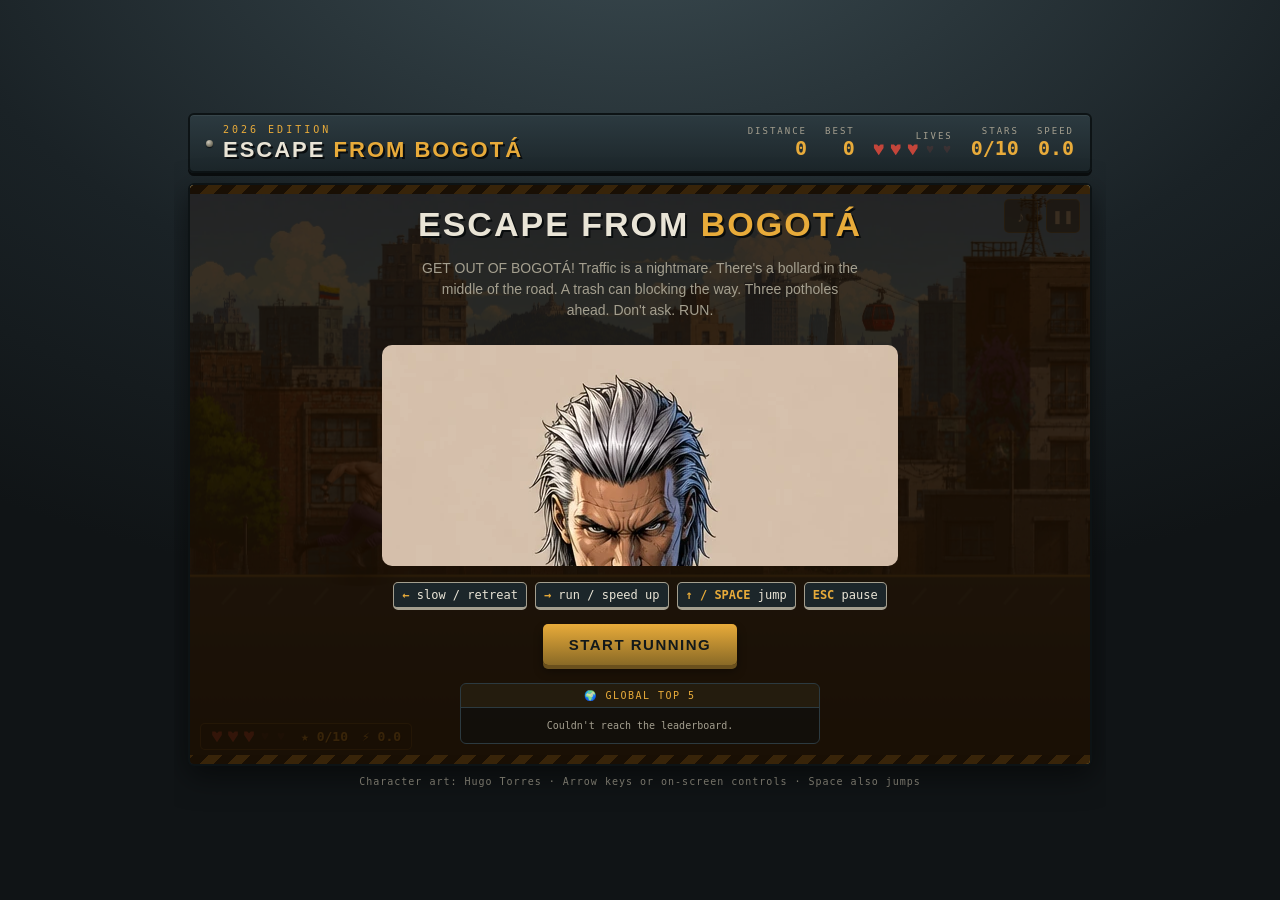
==== index.html @ 84b90e23 "feat(pwa): add an install button for Chromium browsers Adds the three pieces Chrome and Edge require" ====
<!doctype html>
<html lang="en">
  <head>
    <meta charset="UTF-8" />
    <meta
      name="viewport"
      content="width=device-width, initial-scale=1.0, maximum-scale=1, user-scalable=no"
    />
    <title>Escape from Bogotá — Endless Runner Game</title>
    <meta
      name="description"
      content="Escape from Bogotá: a fast, free browser runner. Dodge bollards and potholes, catch stars, and climb the global leaderboard. No install, play instantly."
    />
    <meta name="author" content="Hugo Torres" />
    <meta name="robots" content="index, follow" />
    <link rel="canonical" href="https://escape-bogota.vercel.app/" />

    <!-- Open Graph / Facebook, WhatsApp, etc. -->
    <meta property="og:type" content="website" />
    <meta property="og:url" content="https://escape-bogota.vercel.app/" />
    <meta property="og:title" content="Escape from Bogotá — Endless Runner Game" />
    <meta
      property="og:description"
      content="Dodge bollards and potholes, catch stars, and climb the global leaderboard. Free, instant, no install."
    />
    <meta property="og:image" content="https://escape-bogota.vercel.app/images/og-image.jpg" />
    <meta property="og:image:width" content="1200" />
    <meta property="og:image:height" content="630" />
    <meta property="og:locale" content="es_CO" />

    <!-- Twitter/X card -->
    <meta name="twitter:card" content="summary_large_image" />
    <meta name="twitter:title" content="Escape from Bogotá — Endless Runner Game" />
    <meta
      name="twitter:description"
      content="Dodge bollards and potholes, catch stars, and climb the global leaderboard."
    />
    <meta name="twitter:image" content="https://escape-bogota.vercel.app/images/og-image.jpg" />

    <meta name="theme-color" content="#e8ab3a" />

    <!-- Favicons -->
    <link rel="icon" href="favicon.ico" sizes="any" />
    <link rel="icon" type="image/png" sizes="32x32" href="images/favicon-32x32.png" />
    <link rel="icon" type="image/png" sizes="16x16" href="images/favicon-16x16.png" />
    <link rel="apple-touch-icon" sizes="180x180" href="images/apple-touch-icon.png" />

    <link rel="manifest" href="manifest.json" />
    <link rel="stylesheet" href="css/style.css" />
    <script type="application/ld+json">
      {
        "@context": "https://schema.org",
        "@type": "VideoGame",
        "name": "Escape from Bogotá",
        "url": "https://escape-bogota.vercel.app/",
        "image": "https://escape-bogota.vercel.app/images/og-image.jpg",
        "description": "A fast, free browser runner. Dodge bollards and potholes, catch stars, and climb the global leaderboard.",
        "genre": "Endless Runner",
        "gamePlatform": "Web Browser",
        "applicationCategory": "Game",
        "author": { "@type": "Person", "name": "Hugo Torres" },
        "offers": { "@type": "Offer", "price": "0", "priceCurrency": "USD" }
      }
    </script>
  </head>
  <body>
    <div id="wrap">
      <div id="plate">
        <div style="display: flex; align-items: center; gap: 10px">
          <div class="rivet"></div>
          <div id="titleblock">
            <div class="eyebrow">2026 edition</div>
            <h1>Escape <span>from Bogotá</span></h1>
          </div>
        </div>
        <div id="hud">
          <div class="hudstat">
            <label>Distance</label>
            <div class="val" id="scoreVal">0</div>
          </div>
          <div class="hudstat">
            <label>Best</label>
            <div class="val" id="bestVal">0</div>
          </div>
          <div class="hudstat">
            <label>Lives</label>
            <div id="lives"></div>
          </div>
          <div class="hudstat">
            <label>Stars</label>
            <div class="val" id="starsVal">0/10</div>
          </div>
          <div class="hudstat">
            <label>Speed</label>
            <div class="val" id="speedVal">0.0</div>
          </div>
        </div>
      </div>

      <div id="stage">
        <div
          id="errBanner"
          class="hidden"
          style="
            position: absolute;
            left: 0;
            right: 0;
            top: 0;
            background: #c4453a;
            color: #fff;
            font-family: monospace;
            font-size: 11px;
            line-height: 1.4;
            padding: 6px 10px;
            z-index: 50;
            word-break: break-word;
          "
        ></div>
        <!-- Classic (non-module) script, registered as early as possible so it
         can surface errors even if a module below fails to load/parse. -->
        <script>
          window.addEventListener("error", function (e) {
            try {
              const b = document.getElementById("errBanner");
              if (b) {
                b.textContent = "Script error: " + (e.message || e);
                b.classList.remove("hidden");
              }
            } catch (_) {}
          });
        </script>
        <canvas id="game" width="900" height="580"></canvas>
        <div id="stageHud">
          <div class="grp">
            <div id="livesMini"></div>
          </div>
          <div class="grp">
            <span id="starsMini">★ 0/10</span>
          </div>
          <div class="grp">
            <span id="speedMini">⚡ 0.0</span>
          </div>
        </div>

        <div class="overlay" id="startOverlay">
          <h2>ESCAPE FROM <span>BOGOTÁ</span></h2>
          <p>
            GET OUT OF BOGOTÁ! Traffic is a nightmare. There's a bollard in the
            middle of the road. A trash can blocking the way. Three potholes
            ahead. Don't ask. RUN.
          </p>
          <div class="initial-image" style="border-radius: 10px"></div>

         
          
          <div class="keys">
            <div class="key"><b>←</b> slow / retreat</div>
            <div class="key"><b>→</b> run / speed up</div>
            <div class="key"><b>↑ / SPACE</b> jump</div>

            <div class="key"><b>ESC</b> pause</div>
          </div>
          <button class="cta" id="startBtn">Start Running</button>
          <!-- Hidden until Chromium says the game is installable (see
               js/install.js). Safari never fires that event, so there the
               button never appears. -->
          <button class="cta small hidden" id="installBtn">⤓ Install app</button>
          <div class="lb" id="lbStart">
            <div class="lb-title">🌍 Global Top 5</div>
            <div class="lb-list" id="lbStartList">
              <div class="lb-status">Loading…</div>
            </div>
          </div>
        </div>

        <div class="overlay hidden" id="overOverlay">
          <div style="display: grid; grid-template-columns: 30% 60%">
            <div class="ragnar-failed-container">
              <img
                src="images/ragnar-defeated.webp"
                alt="Ragnar aiming"
                id="ragnarFailed"
                height="120px"
                style="border-radius: 10px"
              />
            </div>

            <div class="right-failed">
              <h2>YOU DIDN'T MAKE IT <span>OUT</span></h2>
              <p id="overText">
                Bogotá got you.<br />

                Too many obstacles. Too many potholes. And definitely too many
                bollards.
              </p>
              <div class="lb-submit" id="lbSubmit">
                <input
                  type="text"
                  id="lbNameInput"
                  maxlength="12"
                  placeholder="YOUR NAME"
                  autocomplete="off"
                  autocapitalize="characters"
                />
                <button class="cta small" id="lbSubmitBtn">Submit Score</button>
              </div>
              <button class="cta" id="restartBtn">TRY AGAIN</button>
            </div>
          </div>
          <div class="lb" id="lbOver">
            <div class="lb-title">🌍 Global Top 20</div>
            <div class="lb-list" id="lbOverList">
              <div class="lb-status">Loading…</div>
            </div>
          </div>
        </div>

        <div class="overlay hidden" id="pauseOverlay">
          <h2>Game <span>Paused</span></h2>
          <p>
            Take a breather. Press <b>ESC</b> or hit resume to keep running.
          </p>
          <button class="cta" id="resumeBtn">Resume</button>
        </div>

        <button id="pauseBtn" aria-label="Pause">❚❚</button>
        <button id="muteBtn" aria-label="Mute music" aria-pressed="false">
          ♪
        </button>
      </div>

      <div id="touch">
        <div class="side">
          <div class="tbtn" id="btnLeft">◀</div>
          <div class="tbtn" id="btnRight">▶</div>
        </div>
        <div class="tbtn jump" id="btnJump">JUMP</div>
      </div>

      <div id="footer-note">
        Character art: Hugo Torres · Arrow keys or on-screen controls · Space
        also jumps
      </div>
    </div>

    <script type="module" src="js/main.js"></script>

    <!-- Vercel Web Analytics (page views). Inert anywhere but a Vercel
         deployment with Analytics enabled for the project: the script path
         is a route Vercel adds at deploy time, so locally it just 404s and
         the queue shim below swallows any call until then.
         The dashboard also exposes a project-specific path that ad blockers
         do not recognise; swapping it in here raises the count it sees. -->
    <script>
      window.va =
        window.va ||
        function () {
          (window.vaq = window.vaq || []).push(arguments);
        };
    </script>
    <script defer src="/_vercel/insights/script.js"></script>
  </body>
</html>
---- css/style.css ----
:root {
  --sky-hi: #57707a;
  --sky-lo: #232f34;
  --amber: #e8ab3a;
  --amber-dim: #8a6a26;
  --purple: #4a3a72;
  --purple-lt: #7a63ad;
  --ink: #12181a;
  --paper: #e9e4d6;
  --paper-dim: #a49f8f;
  --danger: #c4453a;
}
* {
  box-sizing: border-box;
}
html,
body {
  margin: 0;
  padding: 0;
  height: 100%;
  background: radial-gradient(
    1200px 700px at 50% -10%,
    #3a4a50 0%,
    #1a2226 60%,
    #101416 100%
  );
  color: var(--paper);
  font-family: "Arial Narrow", "Oswald", Arial, sans-serif;
  display: flex;
  align-items: center;
  justify-content: center;
  overflow: hidden;
  -webkit-tap-highlight-color: transparent;
}
#wrap {
  width: 100%;
  /* Fill the window instead of capping at a fixed width — but #stage keeps
     an 900:580 aspect ratio, so on wide/short viewports a pure width cap
     would make it taller than the screen. The third min() term bounds
     width by the available height instead (150px ≈ header + gaps + footer
     chrome around the stage), so the stage always fits without scrolling. */
  max-width: min(1800px, 96vw, calc((100vh - 150px) / 0.6));
  padding: 14px;
  display: flex;
  flex-direction: column;
  align-items: center;
  gap: 10px;
}
#plate {
  width: 100%;
  display: flex;
  align-items: center;
  justify-content: space-between;
  gap: 12px;
  padding: 10px 16px;
  background: linear-gradient(180deg, #2c3a40, #1c262a);
  border: 2px solid #0d1315;
  border-radius: 6px;
  box-shadow:
    inset 0 1px 0 rgba(255, 255, 255, 0.06),
    0 3px 0 #0a0d0e;
}
#plate .rivet {
  width: 7px;
  height: 7px;
  border-radius: 50%;
  background: radial-gradient(circle at 35% 30%, #cfcabb, #6c6858 70%, #37352c);
  box-shadow: 0 1px 1px rgba(0, 0, 0, 0.6);
}
#titleblock {
  display: flex;
  flex-direction: column;
  line-height: 1;
}
#titleblock .eyebrow {
  font-family: "JetBrains Mono", monospace;
  font-size: 10px;
  letter-spacing: 3px;
  color: var(--amber);
  text-transform: uppercase;
  margin-bottom: 4px;
}
#titleblock h1 {
  margin: 0;
  font-size: 22px;
  letter-spacing: 2px;
  text-transform: uppercase;
  font-weight: 700;
  color: var(--paper);
  text-shadow: 2px 2px 0 #0a0d0e;
}
#titleblock h1 span {
  color: var(--amber);
}
#hud {
  display: flex;
  gap: 18px;
  align-items: center;
  font-family: "JetBrains Mono", monospace;
}
.hudstat {
  display: flex;
  flex-direction: column;
  align-items: flex-end;
}
.hudstat label {
  font-size: 9px;
  letter-spacing: 2px;
  color: var(--paper-dim);
  text-transform: uppercase;
}
.hudstat .val {
  font-size: 20px;
  font-weight: 700;
  color: var(--amber);
}
#lives {
  display: flex;
  gap: 5px;
  margin-top: 2px;
}
.life {
  width: 12px;
  height: 12px;
  background: var(--danger);
  clip-path: polygon(
    50% 100%,
    10% 40%,
    10% 10%,
    35% 10%,
    50% 25%,
    65% 10%,
    90% 10%,
    90% 40%
  );
  transition:
    opacity 0.2s,
    transform 0.2s;
}
.life.lost {
  opacity: 0.15;
  transform: scale(0.7);
}

#stage {
  position: relative;
  width: 100%;
  aspect-ratio: 900 / 580;
  border: 2px solid #0d1315;
  border-radius: 6px;
  overflow: hidden;
  box-shadow:
    0 10px 30px rgba(0, 0, 0, 0.5),
    inset 0 0 0 6px #10171a;
  background: #1a2226;
}
#stage::before,
#stage::after {
  content: "";
  position: absolute;
  left: 0;
  right: 0;
  height: 9px;
  z-index: 5;
  pointer-events: none;
  background: repeating-linear-gradient(
    -45deg,
    var(--amber) 0 10px,
    var(--ink) 10px 20px
  );
}
#stage::before {
  top: 0;
}
#stage::after {
  bottom: 0;
}
canvas {
  display: block;
  width: 100%;
  height: 100%;
}

#stageHud {
  position: absolute;
  left: 10px;
  bottom: 14px;
  z-index: 6;
  display: flex;
  align-items: center;
  gap: 14px;
  padding: 5px 10px;
  background: rgba(16, 22, 24, 0.55);
  border: 1px solid rgba(232, 171, 58, 0.35);
  border-radius: 5px;
  pointer-events: none;
}
#stageHud .grp {
  display: flex;
  align-items: center;
  gap: 6px;
}
#stageHud #livesMini {
  display: flex;
  gap: 4px;
}
#stageHud #starsMini,
#stageHud #speedMini {
  font-family: "JetBrains Mono", monospace;
  font-size: 13px;
  font-weight: 700;
  color: var(--amber);
  text-shadow: 1px 1px 0 #0a0d0e;
}
#stageHud #speedMini.maxed {
  color: var(--danger);
}

#pauseBtn,
#muteBtn {
  position: absolute;
  right: 10px;
  top: 14px;
  z-index: 6;
  width: 34px;
  height: 34px;
  display: flex;
  align-items: center;
  justify-content: center;
  font-size: 13px;
  color: var(--paper);
  background: rgba(16, 22, 24, 0.55);
  border: 1px solid rgba(232, 171, 58, 0.35);
  border-radius: 5px;
  cursor: pointer;
}
#pauseBtn:active,
#muteBtn:active {
  transform: translateY(1px);
}
#muteBtn {
  right: 52px;
  font-size: 15px;
}
/* Muted reads as "off": dimmed and struck through, so the state is visible
   without relying on swapping to a different glyph. */
#muteBtn.muted {
  color: rgba(240, 233, 216, 0.4);
  border-color: rgba(232, 171, 58, 0.15);
  text-decoration: line-through;
}
#startOverlay {
  background: rgba(26, 13, 1, 0.85);
}
#overOverlay {
  background: rgba(76, 1, 1, 0.93);
}
.overlay {
  position: absolute;
  inset: 0;
  display: flex;
  flex-direction: column;
  align-items: center;
  justify-content: center;
  gap: clamp(6px, 1.8vw, 14px);
  background: rgba(16, 22, 24, 0.92);
  text-align: center;
  padding: clamp(10px, 3vw, 20px);
  z-index: 10;
  overflow-y: auto;
}
.overlay h2 {
  margin: 0;
  font-size: clamp(18px, 4.6vw, 34px);
  letter-spacing: 2px;
  text-transform: uppercase;
  color: var(--paper);
  text-shadow: 2px 2px 0 #0a0d0e;
}
.overlay h2 span {
  color: var(--amber);
}
.overlay p {
  margin: 0;
  color: var(--paper-dim);
  font-size: clamp(11px, 2.6vw, 14px);
  max-width: 440px;
  line-height: 1.5;
}
.keys {
  display: flex;
  gap: 8px;
  flex-wrap: wrap;
  justify-content: center;
  margin-top: 2px;
}
#ragnarAiming {
  max-width: clamp(140px, 35vw, 240px);
  height: auto;
  margin: 8px 0;
  object-fit: contain;
}
.key {
  font-family: "JetBrains Mono", monospace;
  font-size: clamp(10px, 2.4vw, 12px);
  color: var(--paper);
  border: 1px solid var(--paper-dim);
  border-bottom-width: 3px;
  padding: 5px 8px;
  border-radius: 5px;
  background: #1c262a;
  white-space: nowrap;
}
.key b {
  color: var(--amber);
}
button.cta {
  font-family: "Arial Narrow", "Oswald", Arial, sans-serif;
  font-weight: 700;
  letter-spacing: 1.5px;
  text-transform: uppercase;
  font-size: clamp(13px, 3vw, 15px);
  color: var(--ink);
  background: linear-gradient(180deg, var(--amber), var(--amber-dim));
  border: none;
  border-radius: 5px;
  padding: clamp(9px, 2.4vw, 12px) clamp(18px, 5vw, 26px);
  cursor: pointer;
  box-shadow:
    0 4px 0 #6a501d,
    0 6px 10px rgba(0, 0, 0, 0.4);
  transition: transform 0.08s;
  flex-shrink: 0;
}
button.cta:active {
  transform: translateY(3px);
  box-shadow: 0 1px 0 #6a501d;
}
.hidden {
  display: none !important;
}

.lb {
  width: 100%;
  max-width: 360px;
  margin-top: 4px;
  border: 1px solid #2c3a40;
  border-radius: 6px;
  background: rgba(10, 14, 16, 0.5);
  overflow: hidden;
  flex-shrink: 0;
}
.lb-title {
  font-family: "JetBrains Mono", monospace;
  font-size: 10px;
  letter-spacing: 1.5px;
  text-transform: uppercase;
  color: var(--amber);
  background: rgba(232, 171, 58, 0.08);
  padding: 6px 10px;
  border-bottom: 1px solid #2c3a40;
}
.lb-list {
  max-height: 150px;
  overflow-y: auto;
  padding: 4px 0;
}
.lb-row {
  display: flex;
  align-items: center;
  gap: 8px;
  padding: 3px 10px;
  font-family: "JetBrains Mono", monospace;
  font-size: 11px;
  color: var(--paper);
}
.lb-row:nth-child(odd) {
  background: rgba(255, 255, 255, 0.03);
}
.lb-rank {
  color: var(--paper-dim);
  width: 18px;
  flex-shrink: 0;
}
.lb-name {
  flex: 1;
  text-align: left;
  overflow: hidden;
  text-overflow: ellipsis;
  white-space: nowrap;
}
.lb-score {
  color: var(--amber);
  font-weight: 700;
}
.lb-status {
  font-family: "JetBrains Mono", monospace;
  font-size: 10px;
  color: var(--paper-dim);
  padding: 8px 10px;
  text-align: center;
}
.lb-submit {
  display: flex;
  gap: 8px;
  width: 100%;
  max-width: 360px;
  flex-wrap: wrap;
  justify-content: center;
}
.lb-submit input {
  flex: 1;
  min-width: 100px;
  font-family: "JetBrains Mono", monospace;
  font-size: 13px;
  letter-spacing: 1px;
  text-transform: uppercase;
  background: #1c262a;
  border: 1px solid var(--paper-dim);
  border-radius: 5px;
  color: var(--paper);
  padding: 9px 10px;
  text-align: center;
}
.lb-submit input:focus {
  outline: none;
  border-color: var(--amber);
}
button.cta.small {
  padding: 3px 3px;
  font-size: 10px;
  flex-shrink: 0;
}

#touch {
  display: flex;
  gap: 10px;
  width: 100%;
  justify-content: space-between;
}
#touch .side {
  display: flex;
  gap: 10px;
}
.tbtn {
  width: 64px;
  height: 52px;
  border-radius: 8px;
  border: 1px solid #0d1315;
  border-bottom-width: 4px;
  background: linear-gradient(180deg, #33434a, #212b2f);
  color: var(--paper);
  font-size: 20px;
  display: flex;
  align-items: center;
  justify-content: center;
  user-select: none;
  touch-action: none;
}
.tbtn:active {
  transform: translateY(2px);
  border-bottom-width: 2px;
}
.tbtn.jump {
  background: linear-gradient(180deg, var(--amber), var(--amber-dim));
  color: var(--ink);
  width: 110px;
  font-family: "JetBrains Mono", monospace;
  font-weight: 700;
  font-size: 13px;
  letter-spacing: 1px;
}
#footer-note {
  font-family: "JetBrains Mono", monospace;
  font-size: 10px;
  color: var(--paper-dim);
  letter-spacing: 1px;
  text-align: center;
  opacity: 0.7;
}
@media (hover: hover) {
  #touch {
    display: none;
  }
}

#adminPanel {
  position: fixed;
  top: 12px;
  right: 12px;
  z-index: 100;
  width: 230px;
  max-height: calc(100vh - 24px);
  overflow-y: auto;
  background: rgba(16, 22, 24, 0.94);
  border: 1px solid rgba(232, 171, 58, 0.4);
  border-radius: 6px;
  font-family: "JetBrains Mono", monospace;
  font-size: 11px;
  color: var(--paper);
  box-shadow: 0 6px 20px rgba(0, 0, 0, 0.5);
}
.admin-title {
  display: flex;
  align-items: center;
  justify-content: space-between;
  padding: 8px 10px;
  letter-spacing: 1.5px;
  text-transform: uppercase;
  color: var(--amber);
  font-weight: 700;
  border-bottom: 1px solid #2c3a40;
}
.admin-title button {
  background: none;
  border: 1px solid var(--paper-dim);
  color: var(--paper);
  border-radius: 4px;
  width: 20px;
  height: 20px;
  line-height: 1;
  cursor: pointer;
}
#adminPanel.collapsed .admin-body {
  display: none;
}
.admin-body {
  padding: 8px 10px;
}
.admin-row {
  display: flex;
  align-items: center;
  justify-content: space-between;
  gap: 8px;
  padding: 4px 0;
}
.admin-row span {
  color: var(--paper-dim);
}
.admin-row input {
  width: 78px;
  background: #1c262a;
  border: 1px solid var(--paper-dim);
  border-radius: 4px;
  color: var(--paper);
  padding: 3px 5px;
  font-family: inherit;
  font-size: 11px;
  text-align: right;
}
.admin-row input:focus {
  outline: none;
  border-color: var(--amber);
}
.admin-hint {
  margin-top: 8px;
  padding-top: 8px;
  border-top: 1px solid #2c3a40;
  color: var(--paper-dim);
}
.admin-hint span {
  color: var(--amber);
}
.initial-image {
    /* No background-image here on purpose — js/main.js picks one of the three
       Ragnar shots at random and sets it inline. Declaring one here too would
       make every visitor download that image before the script replaced it. */
    background-size: auto;
    background-position: top;
    background-repeat: no-repeat;
    
    display: flex;
    justify-content: center;
    align-items: center;
    margin-top: 10px;
    overflow: hidden;
    height: 50vh;
    width: 60%;

    /* Animación */
    animation: scrollBackground 12s linear infinite;
    
    /* Transición suave al pausar */
    transition: animation-play-state 0.4s ease;
}

.initial-image:hover {
    animation-play-state: paused;
}

@keyframes scrollBackground {
    0% {
        background-position: center 5%;
    }
    50% {
        background-position:  center 30%;
    }
    100% {
        background-position: center 5%;
    }
}
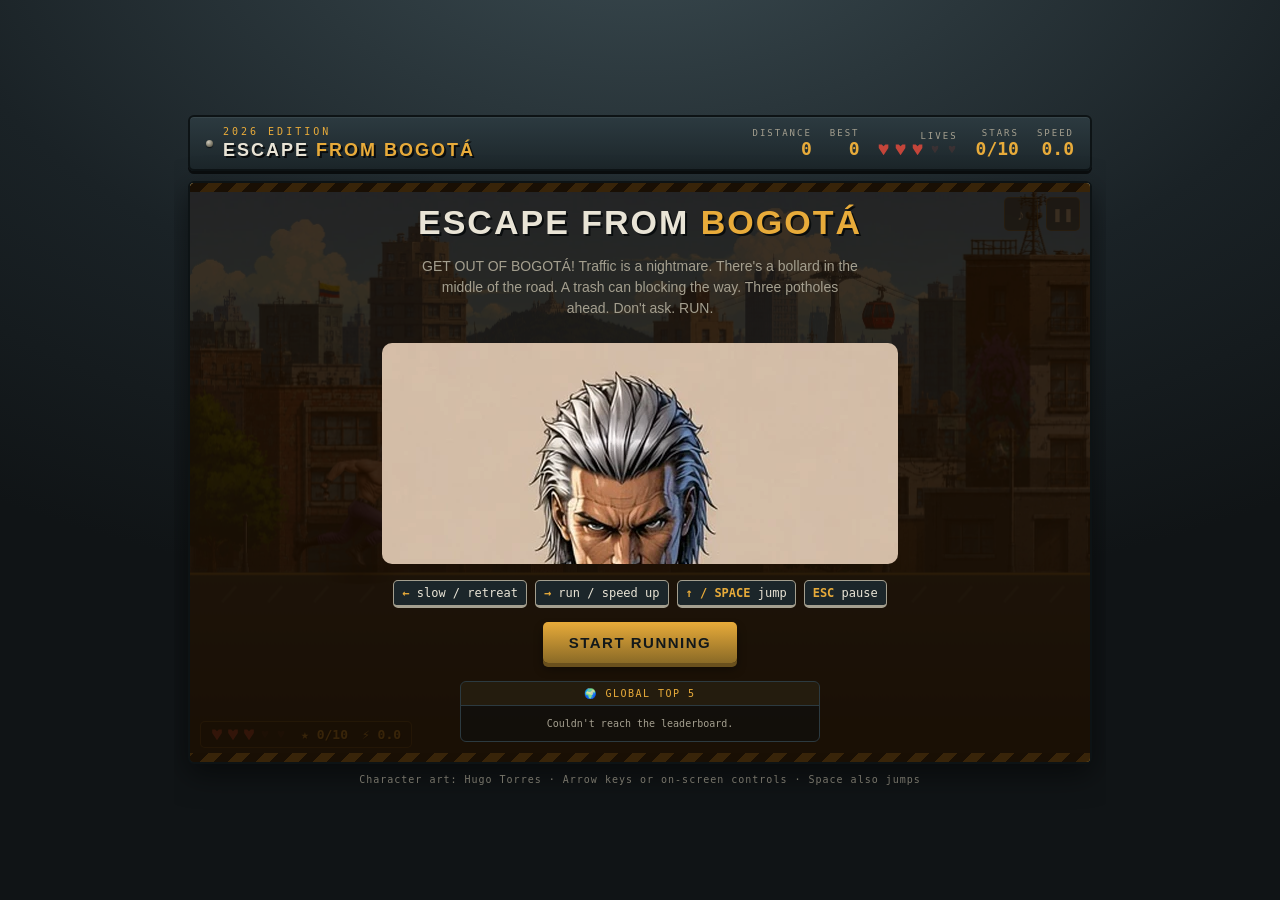
==== commit 7d52f2d8: "hidden hud" ====
--- a/index.html
+++ b/index.html
@@ -73,7 +73,7 @@
             <h1>Escape <span>from Bogotá</span></h1>
           </div>
         </div>
-        <div id="hud">
+        <div id="hud" >
           <div class="hudstat">
             <label>Distance</label>
             <div class="val" id="scoreVal">0</div>
--- a/css/style.css
+++ b/css/style.css
@@ -82,7 +82,7 @@
 }
 #titleblock h1 {
   margin: 0;
-  font-size: 22px;
+  font-size: 18px;
   letter-spacing: 2px;
   text-transform: uppercase;
   font-weight: 700;
@@ -91,6 +91,11 @@
 }
 #titleblock h1 span {
   color: var(--amber);
+}
+@media screen and (max-width: 768px) {
+  #hud {
+    visibility: hidden;
+  }
 }
 #hud {
   display: flex;
@@ -110,7 +115,7 @@
   text-transform: uppercase;
 }
 .hudstat .val {
-  font-size: 20px;
+  font-size: 18px;
   font-weight: 700;
   color: var(--amber);
 }
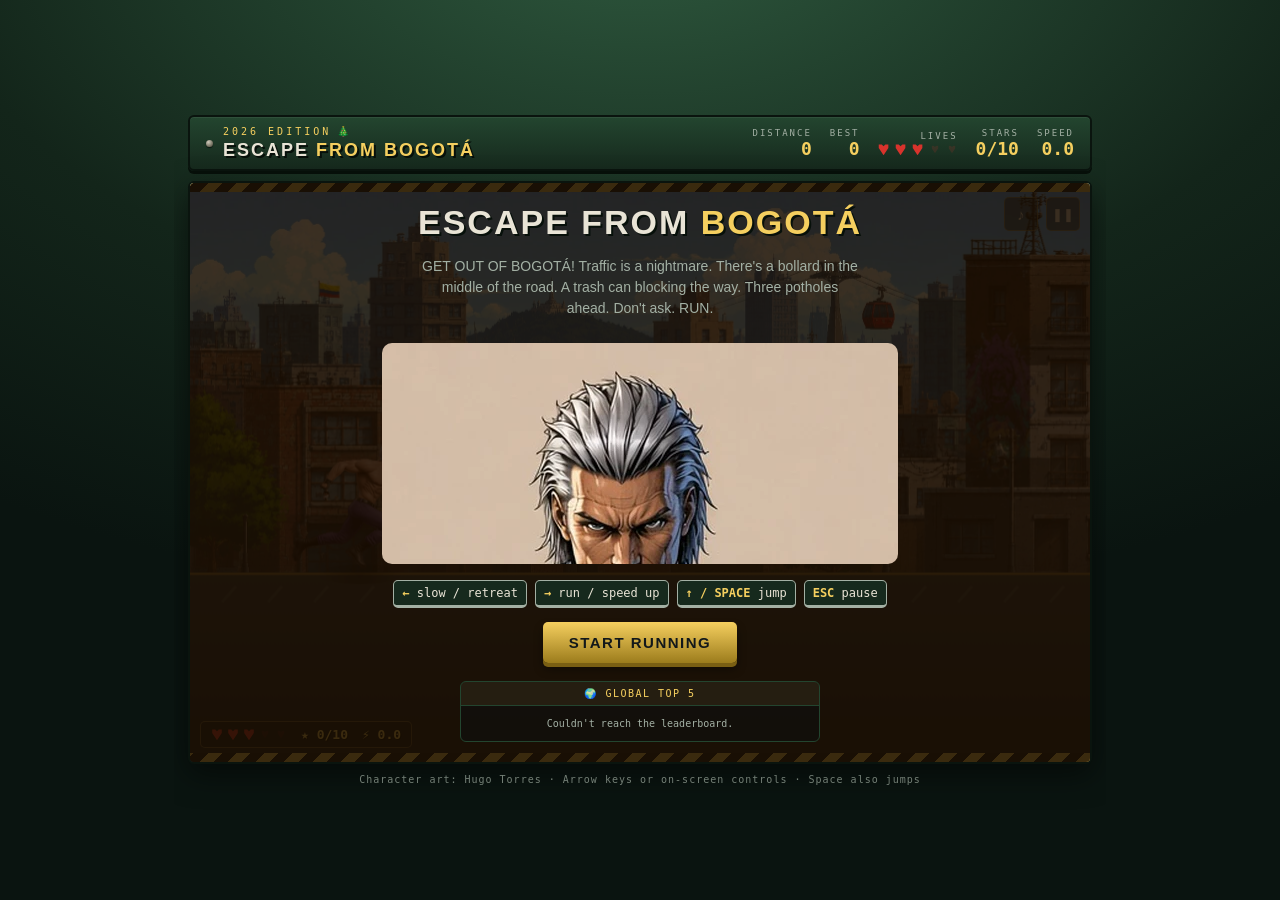
==== commit 885e2444: "feat(ui): reskin the interface by month September gets an amor-y-amistad palette, October Halloween," ====
--- a/index.html
+++ b/index.html
@@ -47,6 +47,10 @@
 
     <link rel="manifest" href="manifest.json" />
     <link rel="stylesheet" href="css/style.css" />
+    <!-- Stamps data-theme on <html> from the current month. Loaded here, next
+         to the stylesheet, so the seasonal palette is in place before the
+         first paint instead of flashing the default one. -->
+    <script type="module" src="js/theme.js"></script>
     <script type="application/ld+json">
       {
         "@context": "https://schema.org",
@@ -258,6 +262,26 @@
           (window.vaq = window.vaq || []).push(arguments);
         };
     </script>
-    <script defer src="/_vercel/insights/script.js"></script>
+    <script>
+      // The insights route only exists on a Vercel deployment, and its path
+      // is absolute, so on GitHub Pages (where the game lives under
+      // /ragnar-runner/) it is a guaranteed 404 in the console. Skip the
+      // hosts we know cannot serve it and load it everywhere else — an
+      // allowlist of vercel.app would silently switch analytics off the day
+      // a custom domain is attached.
+      (function () {
+        var h = location.hostname;
+        var noInsights =
+          h.endsWith(".github.io") ||
+          h === "localhost" ||
+          h === "127.0.0.1" ||
+          h === "";
+        if (noInsights) return;
+        var s = document.createElement("script");
+        s.defer = true;
+        s.src = "/_vercel/insights/script.js";
+        document.body.appendChild(s);
+      })();
+    </script>
   </body>
 </html>
--- a/css/style.css
+++ b/css/style.css
@@ -1,7 +1,13 @@
+/* The palette below is the default (out-of-season) look. Seasonal themes at
+   the bottom of this file override these same tokens, so every colour that a
+   theme should be able to repaint has to live here rather than inline. */
 :root {
   --sky-hi: #57707a;
   --sky-lo: #232f34;
   --amber: #e8ab3a;
+  /* Kept as raw channels too: several rules need the accent at partial alpha,
+     and rgba() cannot take a hex var. */
+  --amber-rgb: 232, 171, 58;
   --amber-dim: #8a6a26;
   --purple: #4a3a72;
   --purple-lt: #7a63ad;
@@ -9,6 +15,23 @@
   --paper: #e9e4d6;
   --paper-dim: #a49f8f;
   --danger: #c4453a;
+
+  /* Shell chrome: page backdrop, riveted plates, stage frame, buttons. */
+  --bg-hi: #3a4a50;
+  --bg-mid: #1a2226;
+  --bg-lo: #101416;
+  --panel-hi: #2c3a40;
+  --panel-lo: #1c262a;
+  --edge: var(--edge);
+  --shadow: var(--shadow);
+  --stage-bg: #1a2226;
+  --stage-inset: #10171a;
+  --ctl-hi: #33434a;
+  --ctl-lo: #212b2f;
+  --rule: #2c3a40;
+  --cta-shadow: var(--cta-shadow);
+  /* Decorative glyph appended to the eyebrow; empty unless a theme sets it. */
+  --theme-mark: "";
 }
 * {
   box-sizing: border-box;
@@ -20,9 +43,9 @@
   height: 100%;
   background: radial-gradient(
     1200px 700px at 50% -10%,
-    #3a4a50 0%,
-    #1a2226 60%,
-    #101416 100%
+    var(--bg-hi) 0%,
+    var(--bg-mid) 60%,
+    var(--bg-lo) 100%
   );
   color: var(--paper);
   font-family: "Arial Narrow", "Oswald", Arial, sans-serif;
@@ -53,12 +76,12 @@
   justify-content: space-between;
   gap: 12px;
   padding: 10px 16px;
-  background: linear-gradient(180deg, #2c3a40, #1c262a);
-  border: 2px solid #0d1315;
+  background: linear-gradient(180deg, var(--panel-hi), var(--panel-lo));
+  border: 2px solid var(--edge);
   border-radius: 6px;
   box-shadow:
     inset 0 1px 0 rgba(255, 255, 255, 0.06),
-    0 3px 0 #0a0d0e;
+    0 3px 0 var(--shadow);
 }
 #plate .rivet {
   width: 7px;
@@ -87,7 +110,7 @@
   text-transform: uppercase;
   font-weight: 700;
   color: var(--paper);
-  text-shadow: 2px 2px 0 #0a0d0e;
+  text-shadow: 2px 2px 0 var(--shadow);
 }
 #titleblock h1 span {
   color: var(--amber);
@@ -151,13 +174,13 @@
   position: relative;
   width: 100%;
   aspect-ratio: 900 / 580;
-  border: 2px solid #0d1315;
+  border: 2px solid var(--edge);
   border-radius: 6px;
   overflow: hidden;
   box-shadow:
     0 10px 30px rgba(0, 0, 0, 0.5),
-    inset 0 0 0 6px #10171a;
-  background: #1a2226;
+    inset 0 0 0 6px var(--stage-inset);
+  background: var(--stage-bg);
 }
 #stage::before,
 #stage::after {
@@ -196,7 +219,7 @@
   gap: 14px;
   padding: 5px 10px;
   background: rgba(16, 22, 24, 0.55);
-  border: 1px solid rgba(232, 171, 58, 0.35);
+  border: 1px solid rgba(var(--amber-rgb), 0.35);
   border-radius: 5px;
   pointer-events: none;
 }
@@ -215,7 +238,7 @@
   font-size: 13px;
   font-weight: 700;
   color: var(--amber);
-  text-shadow: 1px 1px 0 #0a0d0e;
+  text-shadow: 1px 1px 0 var(--shadow);
 }
 #stageHud #speedMini.maxed {
   color: var(--danger);
@@ -235,7 +258,7 @@
   font-size: 13px;
   color: var(--paper);
   background: rgba(16, 22, 24, 0.55);
-  border: 1px solid rgba(232, 171, 58, 0.35);
+  border: 1px solid rgba(var(--amber-rgb), 0.35);
   border-radius: 5px;
   cursor: pointer;
 }
@@ -251,7 +274,7 @@
    without relying on swapping to a different glyph. */
 #muteBtn.muted {
   color: rgba(240, 233, 216, 0.4);
-  border-color: rgba(232, 171, 58, 0.15);
+  border-color: rgba(var(--amber-rgb), 0.15);
   text-decoration: line-through;
 }
 #startOverlay {
@@ -280,7 +303,7 @@
   letter-spacing: 2px;
   text-transform: uppercase;
   color: var(--paper);
-  text-shadow: 2px 2px 0 #0a0d0e;
+  text-shadow: 2px 2px 0 var(--shadow);
 }
 .overlay h2 span {
   color: var(--amber);
@@ -313,7 +336,7 @@
   border-bottom-width: 3px;
   padding: 5px 8px;
   border-radius: 5px;
-  background: #1c262a;
+  background: var(--panel-lo);
   white-space: nowrap;
 }
 .key b {
@@ -332,14 +355,14 @@
   padding: clamp(9px, 2.4vw, 12px) clamp(18px, 5vw, 26px);
   cursor: pointer;
   box-shadow:
-    0 4px 0 #6a501d,
+    0 4px 0 var(--cta-shadow),
     0 6px 10px rgba(0, 0, 0, 0.4);
   transition: transform 0.08s;
   flex-shrink: 0;
 }
 button.cta:active {
   transform: translateY(3px);
-  box-shadow: 0 1px 0 #6a501d;
+  box-shadow: 0 1px 0 var(--cta-shadow);
 }
 .hidden {
   display: none !important;
@@ -349,7 +372,7 @@
   width: 100%;
   max-width: 360px;
   margin-top: 4px;
-  border: 1px solid #2c3a40;
+  border: 1px solid var(--rule);
   border-radius: 6px;
   background: rgba(10, 14, 16, 0.5);
   overflow: hidden;
@@ -361,9 +384,9 @@
   letter-spacing: 1.5px;
   text-transform: uppercase;
   color: var(--amber);
-  background: rgba(232, 171, 58, 0.08);
+  background: rgba(var(--amber-rgb), 0.08);
   padding: 6px 10px;
-  border-bottom: 1px solid #2c3a40;
+  border-bottom: 1px solid var(--rule);
 }
 .lb-list {
   max-height: 150px;
@@ -420,7 +443,7 @@
   font-size: 13px;
   letter-spacing: 1px;
   text-transform: uppercase;
-  background: #1c262a;
+  background: var(--panel-lo);
   border: 1px solid var(--paper-dim);
   border-radius: 5px;
   color: var(--paper);
@@ -451,9 +474,9 @@
   width: 64px;
   height: 52px;
   border-radius: 8px;
-  border: 1px solid #0d1315;
+  border: 1px solid var(--edge);
   border-bottom-width: 4px;
-  background: linear-gradient(180deg, #33434a, #212b2f);
+  background: linear-gradient(180deg, var(--ctl-hi), var(--ctl-lo));
   color: var(--paper);
   font-size: 20px;
   display: flex;
@@ -498,7 +521,7 @@
   max-height: calc(100vh - 24px);
   overflow-y: auto;
   background: rgba(16, 22, 24, 0.94);
-  border: 1px solid rgba(232, 171, 58, 0.4);
+  border: 1px solid rgba(var(--amber-rgb), 0.4);
   border-radius: 6px;
   font-family: "JetBrains Mono", monospace;
   font-size: 11px;
@@ -514,7 +537,7 @@
   text-transform: uppercase;
   color: var(--amber);
   font-weight: 700;
-  border-bottom: 1px solid #2c3a40;
+  border-bottom: 1px solid var(--rule);
 }
 .admin-title button {
   background: none;
@@ -544,7 +567,7 @@
 }
 .admin-row input {
   width: 78px;
-  background: #1c262a;
+  background: var(--panel-lo);
   border: 1px solid var(--paper-dim);
   border-radius: 4px;
   color: var(--paper);
@@ -560,7 +583,7 @@
 .admin-hint {
   margin-top: 8px;
   padding-top: 8px;
-  border-top: 1px solid #2c3a40;
+  border-top: 1px solid var(--rule);
   color: var(--paper-dim);
 }
 .admin-hint span {
@@ -604,3 +627,85 @@
         background-position: center 5%;
     }
 }
+
+/* ----------------------------------------------------------------------
+   Seasonal themes
+   ----------------------------------------------------------------------
+   js/theme.js stamps data-theme on <html> from the current month. Each block
+   only overrides palette tokens — no layout, no new rules — so a theme can
+   never break the interface, and an unknown/absent value simply falls back to
+   the default palette above. */
+
+#titleblock .eyebrow::after {
+  content: var(--theme-mark);
+  margin-left: 6px;
+}
+
+/* September — amor y amistad. Warm pinks over a plum shell. */
+:root[data-theme="amistad"] {
+  --amber: #ff7aa2;
+  --amber-rgb: 255, 122, 162;
+  --amber-dim: #b04a6c;
+  --paper-dim: #bda6b4;
+  --bg-hi: #5a3350;
+  --bg-mid: #2a1826;
+  --bg-lo: #170d15;
+  --panel-hi: #45283e;
+  --panel-lo: #2c1a28;
+  --edge: #150c13;
+  --shadow: #120a10;
+  --stage-bg: #2a1826;
+  --stage-inset: #1c1019;
+  --ctl-hi: #4d2e45;
+  --ctl-lo: #321d2d;
+  --rule: #45283e;
+  --cta-shadow: #8c3454;
+  --theme-mark: "💘";
+}
+
+/* October — Halloween. Pumpkin orange over near-black purple. */
+:root[data-theme="halloween"] {
+  --amber: #ff8a1f;
+  --amber-rgb: 255, 138, 31;
+  --amber-dim: #a34f06;
+  --purple: #5b2c86;
+  --purple-lt: #9a63c9;
+  --paper-dim: #a2948f;
+  --bg-hi: #4a2b5c;
+  --bg-mid: #1d1224;
+  --bg-lo: #0d0812;
+  --panel-hi: #3a2448;
+  --panel-lo: #241630;
+  --edge: #100a16;
+  --shadow: #0b0710;
+  --stage-bg: #1d1224;
+  --stage-inset: #150d1c;
+  --ctl-hi: #452a55;
+  --ctl-lo: #291a35;
+  --rule: #3a2448;
+  --cta-shadow: #8a3f05;
+  --theme-mark: "🎃";
+}
+
+/* December — Navidad. Gold accent over pine green, red as the danger tone. */
+:root[data-theme="navidad"] {
+  --amber: #f5cf5f;
+  --amber-rgb: 245, 207, 95;
+  --amber-dim: #9c7c1c;
+  --danger: #d8332c;
+  --paper-dim: #a3b0a4;
+  --bg-hi: #2f5a3f;
+  --bg-mid: #13251a;
+  --bg-lo: #0a1410;
+  --panel-hi: #23452f;
+  --panel-lo: #16291d;
+  --edge: #0a140e;
+  --shadow: #07100a;
+  --stage-bg: #13251a;
+  --stage-inset: #0e1c13;
+  --ctl-hi: #2b5238;
+  --ctl-lo: #1a3122;
+  --rule: #23452f;
+  --cta-shadow: #7a5f13;
+  --theme-mark: "🎄";
+}
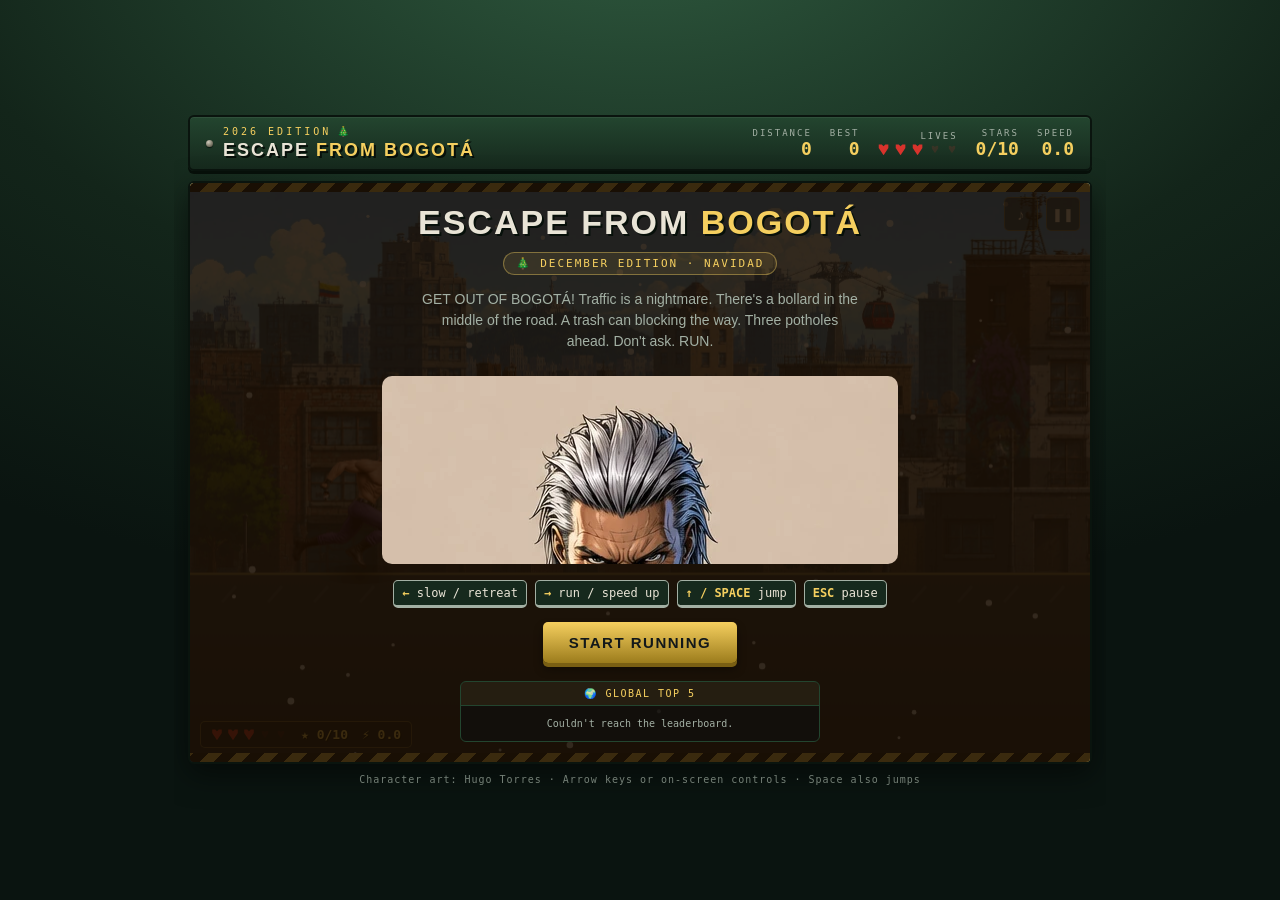
==== commit b821cbff: "feat(seasonal): name the month on the start screen A player who opens the game and finds it pink or " ====
--- a/index.html
+++ b/index.html
@@ -148,6 +148,8 @@
 
         <div class="overlay" id="startOverlay">
           <h2>ESCAPE FROM <span>BOGOTÁ</span></h2>
+          <!-- Filled by js/theme.js; stays hidden in months with no theme. -->
+          <div class="season-badge hidden" id="seasonBadge"></div>
           <p>
             GET OUT OF BOGOTÁ! Traffic is a nightmare. There's a bollard in the
             middle of the road. A trash can blocking the way. Three potholes
--- a/css/style.css
+++ b/css/style.css
@@ -639,6 +639,22 @@
 #titleblock .eyebrow::after {
   content: var(--theme-mark);
   margin-left: 6px;
+}
+
+/* Start-screen badge naming the month, so a player who suddenly finds the
+   game pink or orange knows why. Hidden by js/theme.js in untouched months. */
+.season-badge {
+  font-family: "JetBrains Mono", monospace;
+  font-size: clamp(9px, 2.2vw, 11px);
+  letter-spacing: 2px;
+  text-transform: uppercase;
+  color: var(--amber);
+  background: rgba(var(--amber-rgb), 0.1);
+  border: 1px solid rgba(var(--amber-rgb), 0.4);
+  border-radius: 999px;
+  padding: 4px 12px;
+  margin-top: -4px;
+  white-space: nowrap;
 }
 
 /* September — amor y amistad. Warm pinks over a plum shell. */
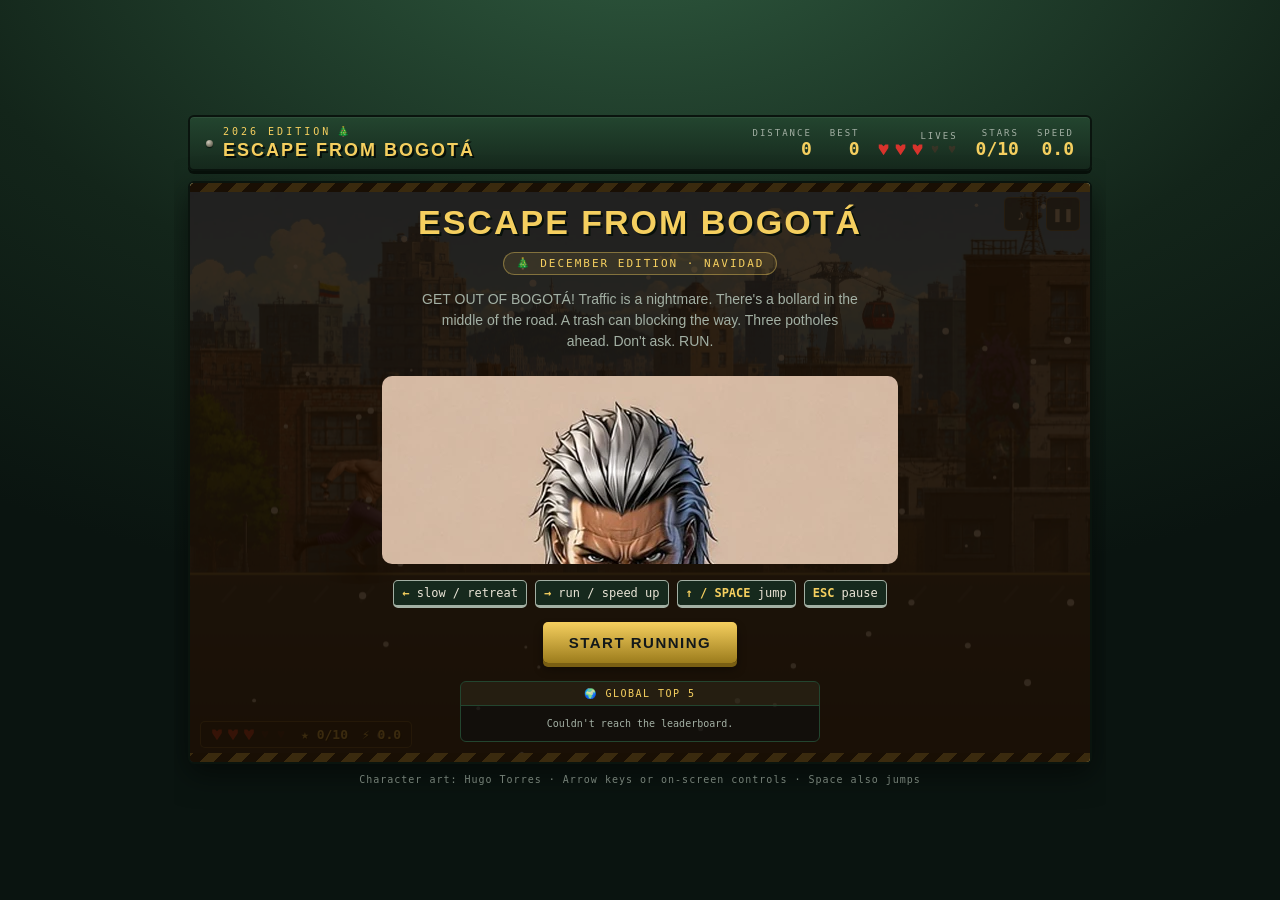
==== commit 49b6cffb: "feat(strings): move every word into one JSON file Copy was spread across index.html, six modules and" ====
--- a/index.html
+++ b/index.html
@@ -73,29 +73,29 @@
         <div style="display: flex; align-items: center; gap: 10px">
           <div class="rivet"></div>
           <div id="titleblock">
-            <div class="eyebrow">2026 edition</div>
-            <h1>Escape <span>from Bogotá</span></h1>
+            <div class="eyebrow" data-text="header.eyebrow"></div>
+            <h1><span data-text="header.titleLead"></span> <span data-text="header.titleAccent"></span></h1>
           </div>
         </div>
         <div id="hud" >
           <div class="hudstat">
-            <label>Distance</label>
+            <label data-text="hud.distance"></label>
             <div class="val" id="scoreVal">0</div>
           </div>
           <div class="hudstat">
-            <label>Best</label>
+            <label data-text="hud.best"></label>
             <div class="val" id="bestVal">0</div>
           </div>
           <div class="hudstat">
-            <label>Lives</label>
+            <label data-text="hud.lives"></label>
             <div id="lives"></div>
           </div>
           <div class="hudstat">
-            <label>Stars</label>
+            <label data-text="hud.stars"></label>
             <div class="val" id="starsVal">0/10</div>
           </div>
           <div class="hudstat">
-            <label>Speed</label>
+            <label data-text="hud.speed"></label>
             <div class="val" id="speedVal">0.0</div>
           </div>
         </div>
@@ -147,32 +147,27 @@
         </div>
 
         <div class="overlay" id="startOverlay">
-          <h2>ESCAPE FROM <span>BOGOTÁ</span></h2>
+          <h2><span data-text="start.titleLead"></span> <span data-text="start.titleAccent"></span></h2>
           <!-- Filled by js/theme.js; stays hidden in months with no theme. -->
           <div class="season-badge hidden" id="seasonBadge"></div>
-          <p>
-            GET OUT OF BOGOTÁ! Traffic is a nightmare. There's a bollard in the
-            middle of the road. A trash can blocking the way. Three potholes
-            ahead. Don't ask. RUN.
-          </p>
+          <p data-text="start.intro"></p>
           <div class="initial-image" style="border-radius: 10px"></div>
 
          
           
           <div class="keys">
-            <div class="key"><b>←</b> slow / retreat</div>
-            <div class="key"><b>→</b> run / speed up</div>
-            <div class="key"><b>↑ / SPACE</b> jump</div>
-
-            <div class="key"><b>ESC</b> pause</div>
-          </div>
-          <button class="cta" id="startBtn">Start Running</button>
+            <div class="key"><b>←</b> <span data-text="start.keyLeft"></span></div>
+            <div class="key"><b>→</b> <span data-text="start.keyRight"></span></div>
+            <div class="key"><b>↑ / SPACE</b> <span data-text="start.keyJump"></span></div>
+            <div class="key"><b>ESC</b> <span data-text="start.keyPause"></span></div>
+          </div>
+          <button class="cta" id="startBtn" data-text="start.startButton"></button>
           <!-- Hidden until Chromium says the game is installable (see
                js/install.js). Safari never fires that event, so there the
                button never appears. -->
-          <button class="cta small hidden" id="installBtn">⤓ Install app</button>
+          <button class="cta small hidden" id="installBtn" data-text="start.installButton"></button>
           <div class="lb" id="lbStart">
-            <div class="lb-title">🌍 Global Top 5</div>
+            <div class="lb-title" data-text="leaderboard.titleStart"></div>
             <div class="lb-list" id="lbStartList">
               <div class="lb-status">Loading…</div>
             </div>
@@ -192,29 +187,24 @@
             </div>
 
             <div class="right-failed">
-              <h2>YOU DIDN'T MAKE IT <span>OUT</span></h2>
-              <p id="overText">
-                Bogotá got you.<br />
-
-                Too many obstacles. Too many potholes. And definitely too many
-                bollards.
-              </p>
+              <h2><span data-text="over.titleLead"></span> <span data-text="over.titleAccent"></span></h2>
+              <p id="overText"></p>
               <div class="lb-submit" id="lbSubmit">
                 <input
                   type="text"
                   id="lbNameInput"
                   maxlength="12"
-                  placeholder="YOUR NAME"
+                  data-text-placeholder="over.namePlaceholder"
                   autocomplete="off"
                   autocapitalize="characters"
                 />
-                <button class="cta small" id="lbSubmitBtn">Submit Score</button>
+                <button class="cta small" id="lbSubmitBtn" data-text="leaderboard.submitButton"></button>
               </div>
-              <button class="cta" id="restartBtn">TRY AGAIN</button>
+              <button class="cta" id="restartBtn" data-text="over.restartButton"></button>
             </div>
           </div>
           <div class="lb" id="lbOver">
-            <div class="lb-title">🌍 Global Top 20</div>
+            <div class="lb-title" data-text="leaderboard.titleOver"></div>
             <div class="lb-list" id="lbOverList">
               <div class="lb-status">Loading…</div>
             </div>
@@ -222,15 +212,13 @@
         </div>
 
         <div class="overlay hidden" id="pauseOverlay">
-          <h2>Game <span>Paused</span></h2>
-          <p>
-            Take a breather. Press <b>ESC</b> or hit resume to keep running.
-          </p>
-          <button class="cta" id="resumeBtn">Resume</button>
-        </div>
-
-        <button id="pauseBtn" aria-label="Pause">❚❚</button>
-        <button id="muteBtn" aria-label="Mute music" aria-pressed="false">
+          <h2><span data-text="pause.titleLead"></span> <span data-text="pause.titleAccent"></span></h2>
+          <p data-text="pause.body"></p>
+          <button class="cta" id="resumeBtn" data-text="pause.resumeButton"></button>
+        </div>
+
+        <button id="pauseBtn" data-text-aria-label="controls.pauseLabel">❚❚</button>
+        <button id="muteBtn" data-text-aria-label="controls.muteLabel" aria-pressed="false">
           ♪
         </button>
       </div>
@@ -240,13 +228,10 @@
           <div class="tbtn" id="btnLeft">◀</div>
           <div class="tbtn" id="btnRight">▶</div>
         </div>
-        <div class="tbtn jump" id="btnJump">JUMP</div>
+        <div class="tbtn jump" id="btnJump" data-text="controls.touchJump"></div>
       </div>
 
-      <div id="footer-note">
-        Character art: Hugo Torres · Arrow keys or on-screen controls · Space
-        also jumps
-      </div>
+      <div id="footer-note" data-text="footer"></div>
     </div>
 
     <script type="module" src="js/main.js"></script>
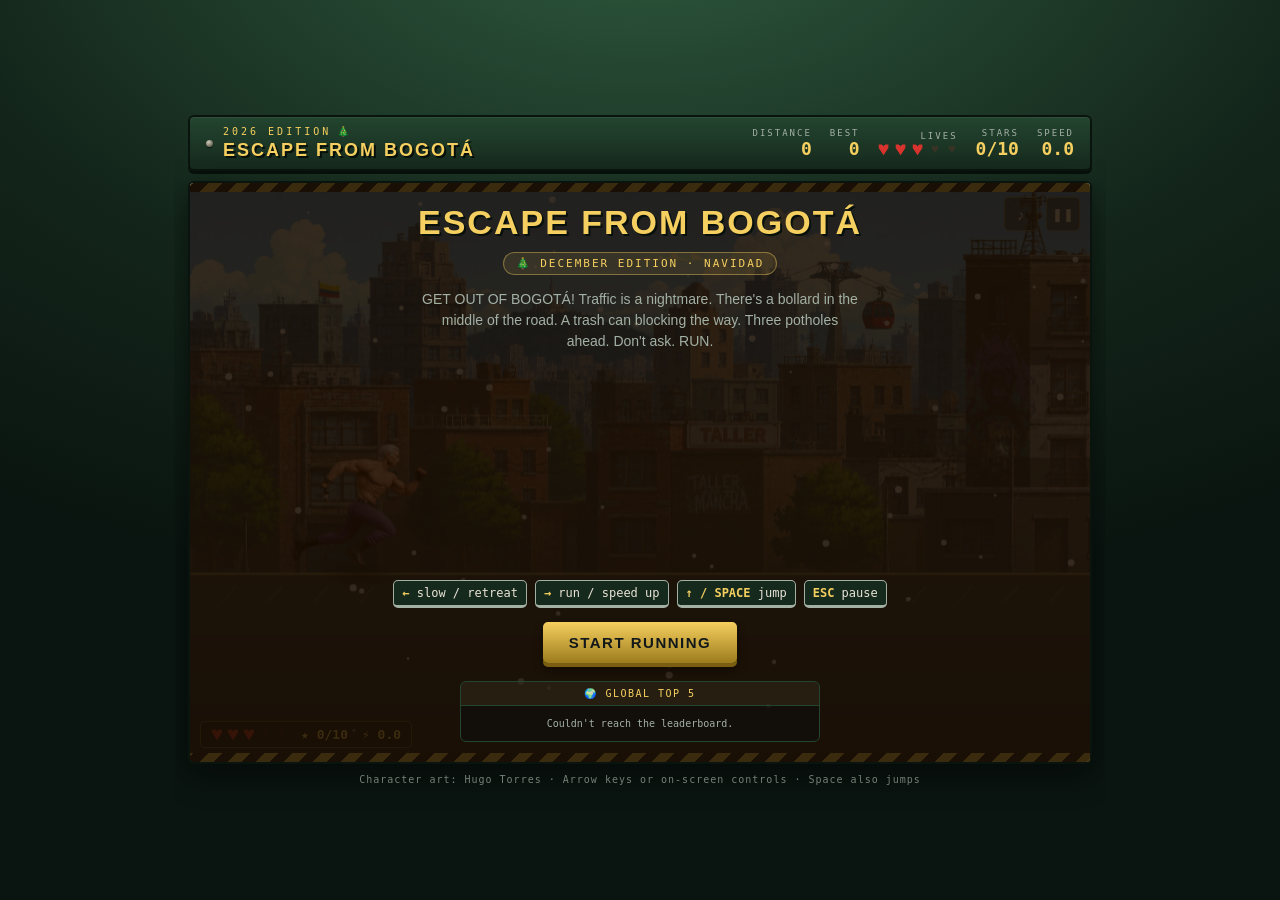
==== commit 3a12b8d9: "fix(social): make the share preview look like a game The og:image was a bare crop of the background " ====
--- a/index.html
+++ b/index.html
@@ -1,5 +1,5 @@
 <!doctype html>
-<html lang="en">
+<html lang="en" data-game="bogota">
   <head>
     <meta charset="UTF-8" />
     <meta
@@ -17,13 +17,16 @@
 
     <!-- Open Graph / Facebook, WhatsApp, etc. -->
     <meta property="og:type" content="website" />
+    <meta property="og:site_name" content="Escape from Bogotá" />
     <meta property="og:url" content="https://escape-bogota.vercel.app/" />
     <meta property="og:title" content="Escape from Bogotá — Endless Runner Game" />
     <meta
       property="og:description"
       content="Dodge bollards and potholes, catch stars, and climb the global leaderboard. Free, instant, no install."
     />
-    <meta property="og:image" content="https://escape-bogota.vercel.app/images/og-image.jpg" />
+    <meta property="og:image" content="https://escape-bogota.vercel.app/images/og-image-v2.jpg" />
+    <meta property="og:image:type" content="image/jpeg" />
+    <meta property="og:image:alt" content="Ragnar jumping over a Bogotá bus shelter, with an armoured van and a star ahead." />
     <meta property="og:image:width" content="1200" />
     <meta property="og:image:height" content="630" />
     <meta property="og:locale" content="es_CO" />
@@ -35,7 +38,7 @@
       name="twitter:description"
       content="Dodge bollards and potholes, catch stars, and climb the global leaderboard."
     />
-    <meta name="twitter:image" content="https://escape-bogota.vercel.app/images/og-image.jpg" />
+    <meta name="twitter:image" content="https://escape-bogota.vercel.app/images/og-image-v2.jpg" />
 
     <meta name="theme-color" content="#e8ab3a" />
 
@@ -57,7 +60,7 @@
         "@type": "VideoGame",
         "name": "Escape from Bogotá",
         "url": "https://escape-bogota.vercel.app/",
-        "image": "https://escape-bogota.vercel.app/images/og-image.jpg",
+        "image": "https://escape-bogota.vercel.app/images/og-image-v2.jpg",
         "description": "A fast, free browser runner. Dodge bollards and potholes, catch stars, and climb the global leaderboard.",
         "genre": "Endless Runner",
         "gamePlatform": "Web Browser",
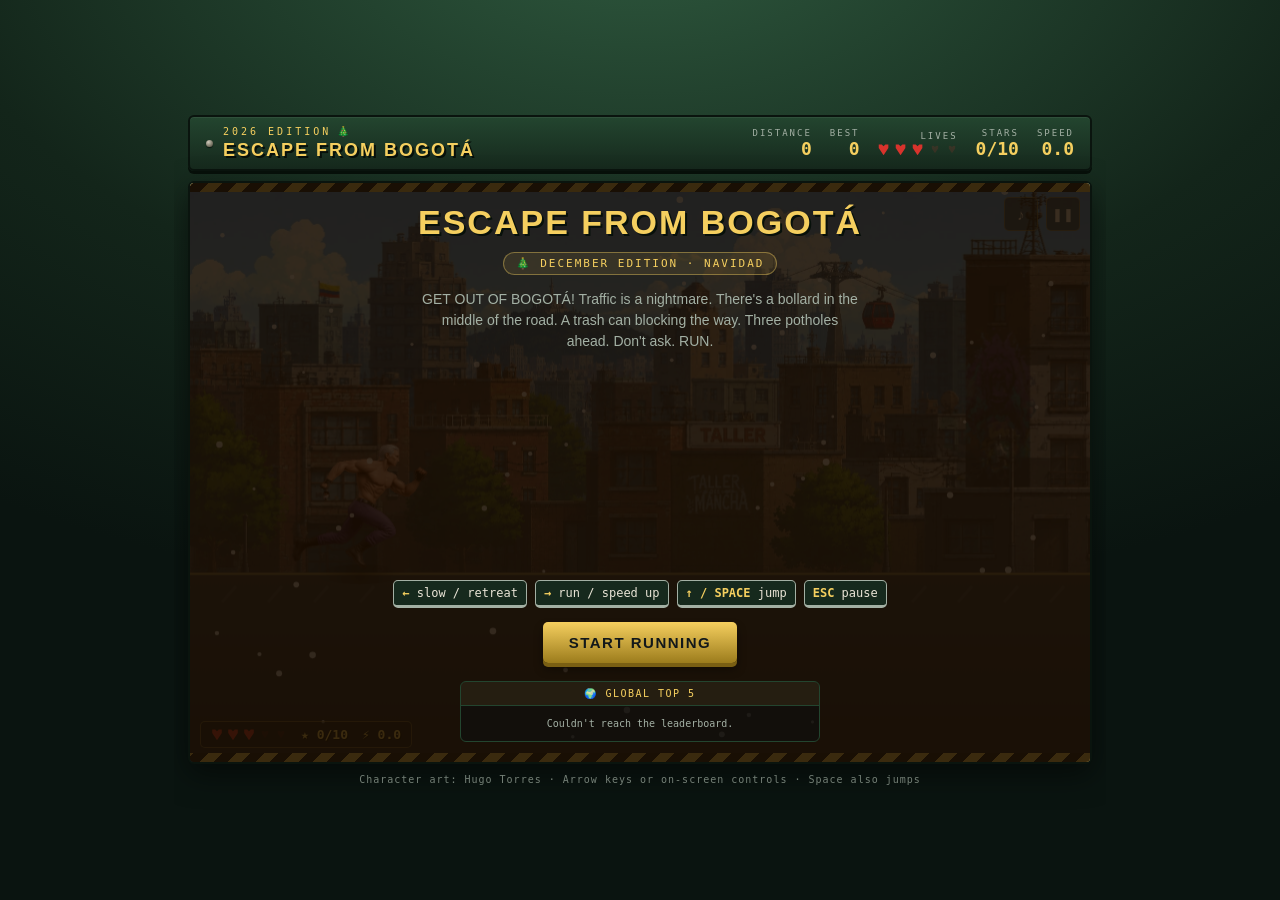
==== commit f699f7b7: "feat(share): offer to share the score from the game-over screen A secondary button beside TRY AGAIN," ====
--- a/index.html
+++ b/index.html
@@ -203,7 +203,11 @@
                 />
                 <button class="cta small" id="lbSubmitBtn" data-text="leaderboard.submitButton"></button>
               </div>
-              <button class="cta" id="restartBtn" data-text="over.restartButton"></button>
+              <div class="over-actions">
+                <button class="cta" id="restartBtn" data-text="over.restartButton"></button>
+                <!-- Secondary on purpose: it must not compete with TRY AGAIN. -->
+                <button class="cta small ghost" id="shareBtn" data-text="over.shareButton"></button>
+              </div>
             </div>
           </div>
           <div class="lb" id="lbOver">
--- a/css/style.css
+++ b/css/style.css
@@ -458,6 +458,31 @@
   padding: 3px 3px;
   font-size: 10px;
   flex-shrink: 0;
+}
+
+.over-actions {
+  display: flex;
+  align-items: center;
+  justify-content: center;
+  gap: 10px;
+  flex-wrap: wrap;
+}
+/* Outlined, unfilled, no lift: a button that invites without pulling rank on
+   the primary CTA sitting next to it. */
+button.cta.ghost {
+  background: transparent;
+  color: var(--paper-dim);
+  border: 1px solid var(--paper-dim);
+  box-shadow: none;
+  font-weight: 400;
+}
+button.cta.ghost:hover {
+  color: var(--amber);
+  border-color: var(--amber);
+}
+button.cta.ghost:active {
+  transform: none;
+  box-shadow: none;
 }
 
 #touch {
